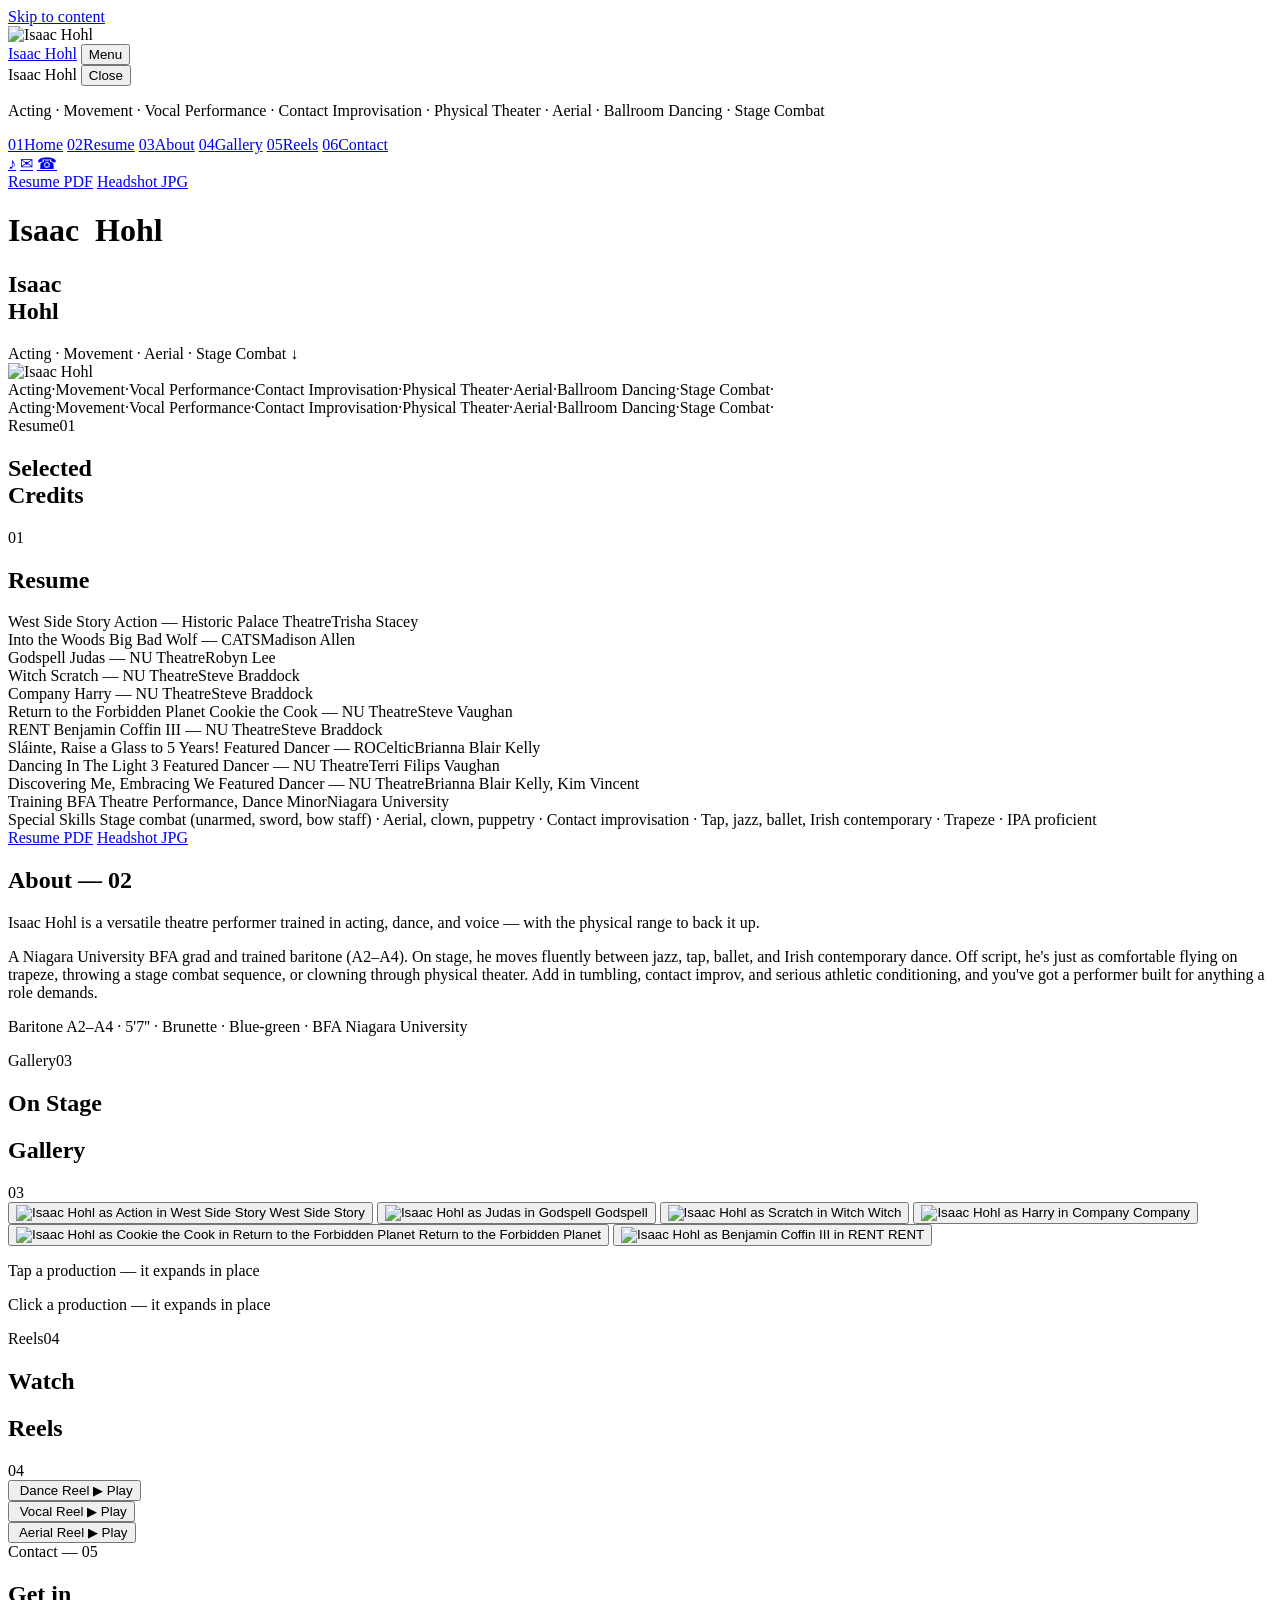
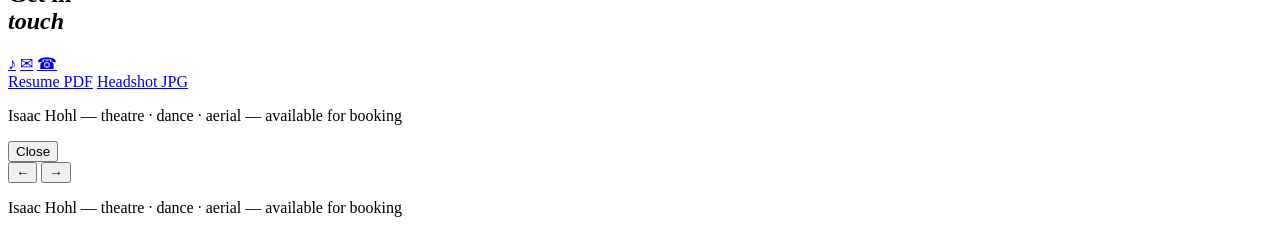
==== index.html @ f2d9ede5 "Upload static html files" ====
<!DOCTYPE html>
<html lang="en">
<head>
<meta charset="utf-8">
<meta name="viewport" content="width=device-width, initial-scale=1">
<title>Isaac Hohl — Actor · Dancer · Aerialist</title>
<meta name="description" content="Isaac Hohl is a versatile theatre performer trained in acting, dance, and voice — with the physical range to back it up.">
<link rel="preconnect" href="https://fonts.googleapis.com">
<link rel="preconnect" href="https://fonts.gstatic.com" crossorigin>
<link href="https://fonts.googleapis.com/css2?family=Anton&family=Archivo:wght@400;500;700&family=Instrument+Serif:ital@0;1&display=swap" rel="stylesheet">
<link rel="stylesheet" href="assets/css/site.css">
</head>
<body>
<a class="skip" href="#main">Skip to content</a>

<div class="plate"><img src="img/w/headshot.jpg" alt="Isaac Hohl"></div>

<header class="hdr hdr--over">
  <a class="hdr__mark" href="index.html">Isaac Hohl</a>
  <button class="btn hdr__btn" id="menu-open" type="button" aria-expanded="false" aria-controls="menu">Menu</button>
</header>

<div class="menu" id="menu" role="dialog" aria-modal="true" aria-label="Site menu" data-open="false" aria-hidden="true">
  <div class="menu__top">
    <span class="menu__mark">Isaac Hohl</span>
    <button class="btn btn--light" type="button" data-menu-close>Close</button>
  </div>
  <div class="menu__body">
    <p class="menu__skills">Acting · Movement · Vocal Performance · Contact Improvisation · Physical Theater · Aerial · Ballroom Dancing · Stage Combat</p>
    <nav class="menu__nav" aria-label="Main">
      <a href="#main" aria-current="page"><span class="menu__num">01</span><span>Home</span></a>
      <a href="#resume"><span class="menu__num">02</span><span>Resume</span></a>
      <a href="#about"><span class="menu__num">03</span><span>About</span></a>
      <a href="#gallery"><span class="menu__num">04</span><span>Gallery</span></a>
      <a href="#reels"><span class="menu__num">05</span><span>Reels</span></a>
      <a href="#contact"><span class="menu__num">06</span><span>Contact</span></a>
    </nav>
  </div>
  <div class="menu__foot">
    <div class="socials">
      <a class="icon icon--light" href="https://www.instagram.com/isaac_hohl?stkn=MWFkaDZ1cGtmZzBwYw==" target="_blank" rel="noopener" aria-label="Instagram"><span class="ig"></span></a>
      <a class="icon icon--light" href="https://www.tiktok.com/@isaachohl?_r=1&amp;_t=ZP-99kt2brEHVP" target="_blank" rel="noopener" aria-label="TikTok"><span>&#9834;</span></a>
      <a class="icon icon--light" href="mailto:hohl.isaac@gmail.com" aria-label="Email Isaac Hohl"><span>&#9993;</span></a>
      <a class="icon icon--light" href="tel:+16785482481" aria-label="Call Isaac Hohl"><span>&#9742;</span></a>
    </div>
    <div class="filelinks">
      <a class="btn btn--light btn--plain" href="img/resume.pdf" target="_blank" rel="noopener">Resume PDF</a>
      <a class="btn btn--light btn--plain" href="img/headshot-full.jpg" download="Isaac Hohl headshot.jpg">Headshot JPG</a>
    </div>
  </div>
</div>

<main id="main">

  <div class="bigname"><h1 data-bigname>Isaac&nbsp;&nbsp;Hohl</h1></div>

  <section class="hero" aria-label="Introduction">
    <div class="hero__head">
      <h1 class="hero__name">Isaac<br>Hohl</h1>
      <div class="hero__rule">
        <span>Acting · Movement · Aerial · Stage Combat</span>
        <span aria-hidden="true">&darr;</span>
      </div>
    </div>
    <div class="hero__shot"><img src="img/w/headshot.jpg" alt="Isaac Hohl"></div>
  </section>

  <div class="ticker">
    <div class="ticker__track">
      <div class="ticker__row"><span>Acting</span><span>·</span><span>Movement</span><span>·</span><span>Vocal Performance</span><span>·</span><span>Contact Improvisation</span><span>·</span><span>Physical Theater</span><span>·</span><span>Aerial</span><span>·</span><span>Ballroom Dancing</span><span>·</span><span>Stage Combat</span><span>·</span></div>
      <div class="ticker__row" aria-hidden="true"><span>Acting</span><span>·</span><span>Movement</span><span>·</span><span>Vocal Performance</span><span>·</span><span>Contact Improvisation</span><span>·</span><span>Physical Theater</span><span>·</span><span>Aerial</span><span>·</span><span>Ballroom Dancing</span><span>·</span><span>Stage Combat</span><span>·</span></div>
    </div>
  </div>

  <section class="sec sec--paper sec--capped" id="resume" data-reveal aria-labelledby="resume-h">

    <div class="m-only">
      <div class="sec__label"><span>Resume</span><span>01</span></div>
      <h2 class="sec__title" id="resume-h">Selected<br>Credits</h2>
    </div>

    <div class="resume">
      <div class="resume__aside d-only">
        <span>01</span>
        <h2 id="resume-h-d">Resume</h2>
      </div>

      <div>
        <div class="credits">
          <div class="credit">
            <span class="credit__show">West Side Story</span>
            <span class="credit__lines"><span class="credit__meta" data-sep="·">Action — Historic Palace Theatre</span><span class="credit__dir">Trisha Stacey</span></span>
          </div>
          <div class="credit">
            <span class="credit__show">Into the Woods</span>
            <span class="credit__lines"><span class="credit__meta" data-sep="·">Big Bad Wolf — CATS</span><span class="credit__dir">Madison Allen</span></span>
          </div>
          <div class="credit">
            <span class="credit__show">Godspell</span>
            <span class="credit__lines"><span class="credit__meta" data-sep="·">Judas — NU Theatre</span><span class="credit__dir">Robyn Lee</span></span>
          </div>
          <div class="credit">
            <span class="credit__show">Witch</span>
            <span class="credit__lines"><span class="credit__meta" data-sep="·">Scratch — NU Theatre</span><span class="credit__dir">Steve Braddock</span></span>
          </div>
          <div class="credit">
            <span class="credit__show">Company</span>
            <span class="credit__lines"><span class="credit__meta" data-sep="·">Harry — NU Theatre</span><span class="credit__dir">Steve Braddock</span></span>
          </div>
          <div class="credit">
            <span class="credit__show">Return to the Forbidden Planet</span>
            <span class="credit__lines"><span class="credit__meta" data-sep="·">Cookie the Cook — NU Theatre</span><span class="credit__dir">Steve Vaughan</span></span>
          </div>
          <div class="credit">
            <span class="credit__show">RENT</span>
            <span class="credit__lines"><span class="credit__meta" data-sep="·">Benjamin Coffin III — NU Theatre</span><span class="credit__dir">Steve Braddock</span></span>
          </div>
          <div class="credit">
            <span class="credit__show">Sláinte, Raise a Glass to 5 Years!</span>
            <span class="credit__lines"><span class="credit__meta" data-sep="·">Featured Dancer — ROCeltic</span><span class="credit__dir">Brianna Blair Kelly</span></span>
          </div>
          <div class="credit">
            <span class="credit__show">Dancing In The Light 3</span>
            <span class="credit__lines"><span class="credit__meta" data-sep="·">Featured Dancer — NU Theatre</span><span class="credit__dir">Terri Filips Vaughan</span></span>
          </div>
          <div class="credit">
            <span class="credit__show">Discovering Me, Embracing We</span>
            <span class="credit__lines"><span class="credit__meta" data-sep="·">Featured Dancer — NU Theatre</span><span class="credit__dir">Brianna Blair Kelly, Kim Vincent</span></span>
          </div>
          <div class="credit">
            <span class="credit__show">Training</span>
            <span class="credit__lines"><span class="credit__meta" data-sep="—">BFA Theatre Performance, Dance Minor</span><span class="credit__dir">Niagara University</span></span>
          </div>
          <div class="credit credit--solo">
            <span class="credit__show">Special Skills</span>
            <span class="credit__lines"><span class="credit__meta">Stage combat (unarmed, sword, bow staff) · Aerial, clown, puppetry · Contact improvisation · Tap, jazz, ballet, Irish contemporary · Trapeze · IPA proficient</span></span>
          </div>
        </div>

        <div class="resume__actions">
          <a class="btn btn--plain" href="img/resume.pdf" target="_blank" rel="noopener">Resume PDF</a>
          <a class="btn btn--plain" href="img/headshot-full.jpg" download="Isaac Hohl headshot.jpg">Headshot JPG</a>
        </div>
      </div>
    </div>

  </section>

  <section class="sec sec--ink about" id="about" data-reveal aria-labelledby="about-h">
    <h2 class="about__eyebrow" id="about-h">About — 02</h2>
    <p class="about__lead">Isaac Hohl is a versatile theatre performer trained in acting, dance, and voice — with the physical range to back it up.</p>
    <p class="about__body">A Niagara University BFA grad and trained baritone (A2–A4). On stage, he moves fluently between jazz, tap, ballet, and Irish contemporary dance. Off script, he&#39;s just as comfortable flying on trapeze, throwing a stage combat sequence, or clowning through physical theater. Add in tumbling, contact improv, and serious athletic conditioning, and you&#39;ve got a performer built for anything a role demands.</p>
    <p class="about__stats">Baritone A2–A4 · 5&#39;7&#39;&#39; · Brunette · Blue-green · BFA Niagara University</p>
  </section>

  <section class="sec sec--paper" id="gallery" data-reveal aria-labelledby="gallery-h">

    <div class="m-only">
      <div class="sec__label"><span>Gallery</span><span>03</span></div>
      <h2 class="sec__title" id="gallery-h">On Stage</h2>
    </div>
    <div class="sec__head d-only">
      <h2 id="gallery-h-d">Gallery</h2>
      <span>03</span>
    </div>

    <div class="grid" id="gallery-grid">
      <button class="tile" type="button" data-show="0">
        <span class="tile__frame"><img loading="lazy" src="img/w/west-side-story.jpg" alt="Isaac Hohl as Action in West Side Story"></span>
        <span class="tile__name">West Side Story</span>
      </button>
      <button class="tile" type="button" data-show="1">
        <span class="tile__frame"><img loading="lazy" src="img/w/godspell.jpg" alt="Isaac Hohl as Judas in Godspell"></span>
        <span class="tile__name">Godspell</span>
      </button>
      <button class="tile" type="button" data-show="2">
        <span class="tile__frame"><img loading="lazy" src="img/w/witch.jpg" alt="Isaac Hohl as Scratch in Witch"></span>
        <span class="tile__name">Witch</span>
      </button>
      <button class="tile" type="button" data-show="3">
        <span class="tile__frame"><img loading="lazy" src="img/w/company.jpg" alt="Isaac Hohl as Harry in Company"></span>
        <span class="tile__name">Company</span>
      </button>
      <button class="tile" type="button" data-show="4">
        <span class="tile__frame"><img loading="lazy" src="img/w/forbidden-planet.jpg" alt="Isaac Hohl as Cookie the Cook in Return to the Forbidden Planet"></span>
        <span class="tile__name">Return to the Forbidden Planet</span>
      </button>
      <button class="tile" type="button" data-show="5">
        <span class="tile__frame"><img loading="lazy" src="img/w/rent.jpg" alt="Isaac Hohl as Benjamin Coffin III in RENT"></span>
        <span class="tile__name">RENT</span>
      </button>
    </div>

    <p class="hint m-only">Tap a production — it expands in place</p>
    <p class="hint d-only">Click a production — it expands in place</p>

  </section>

  <section class="sec sec--paper sec--ruled" id="reels" data-reveal aria-labelledby="reels-h">

    <div class="m-only">
      <div class="sec__label"><span>Reels</span><span>04</span></div>
      <h2 class="sec__title" id="reels-h">Watch</h2>
    </div>
    <div class="sec__head d-only">
      <h2 id="reels-h-d">Reels</h2>
      <span>04</span>
    </div>

    <div class="reels">
      <div class="reel">
        <button class="reel__btn" type="button" data-video="MHqpQUlG0o0" data-video-title="Dance Reel" aria-label="Play Dance Reel">
          <img loading="lazy" src="https://img.youtube.com/vi/MHqpQUlG0o0/hqdefault.jpg" alt="">
          <span class="reel__bar">
            <span class="reel__name">Dance Reel</span>
            <span class="reel__play"><span aria-hidden="true">&#9654;</span> Play</span>
          </span>
        </button>
      </div>
      <div class="reel">
        <button class="reel__btn" type="button" data-video="2JTszdZCawU" data-video-title="Vocal Reel" aria-label="Play Vocal Reel">
          <img loading="lazy" src="https://img.youtube.com/vi/2JTszdZCawU/hqdefault.jpg" alt="">
          <span class="reel__bar">
            <span class="reel__name">Vocal Reel</span>
            <span class="reel__play"><span aria-hidden="true">&#9654;</span> Play</span>
          </span>
        </button>
      </div>
      <div class="reel">
        <button class="reel__btn" type="button" data-video="0Th-15T3BRc" data-video-title="Aerial Reel" aria-label="Play Aerial Reel">
          <img loading="lazy" src="https://img.youtube.com/vi/0Th-15T3BRc/hqdefault.jpg" alt="">
          <span class="reel__bar">
            <span class="reel__name">Aerial Reel</span>
            <span class="reel__play"><span aria-hidden="true">&#9654;</span> Play</span>
          </span>
        </button>
      </div>
    </div>

  </section>

  <section class="sec--ink contact" id="contact" data-reveal aria-labelledby="contact-h">
    <div>
      <span class="contact__eyebrow m-only">Contact — 05</span>
      <h2 class="contact__title" id="contact-h">Get in <br class="br-m"><em>touch</em></h2>
    </div>
    <div class="contact__side">
      <div class="contact__band">
        <div class="socials">
          <a class="icon icon--light" href="https://www.instagram.com/isaac_hohl?stkn=MWFkaDZ1cGtmZzBwYw==" target="_blank" rel="noopener" aria-label="Instagram"><span class="ig"></span></a>
          <a class="icon icon--light" href="https://www.tiktok.com/@isaachohl?_r=1&amp;_t=ZP-99kt2brEHVP" target="_blank" rel="noopener" aria-label="TikTok"><span>&#9834;</span></a>
          <a class="icon icon--light" href="mailto:hohl.isaac@gmail.com" aria-label="Email Isaac Hohl"><span>&#9993;</span></a>
          <a class="icon icon--light" href="tel:+16785482481" aria-label="Call Isaac Hohl"><span>&#9742;</span></a>
        </div>
      </div>
      <div class="filelinks contact__files">
        <a class="btn btn--light btn--plain" href="img/resume.pdf" target="_blank" rel="noopener">Resume PDF</a>
        <a class="btn btn--light btn--plain" href="img/headshot-full.jpg" download="Isaac Hohl headshot.jpg">Headshot JPG</a>
      </div>
    </div>
    <p class="contact__note m-only">Isaac Hohl — theatre · dance · aerial — available for booking</p>
  </section>

</main>

<div class="sheet" id="sheet" role="dialog" aria-modal="true" aria-labelledby="sheet-title" data-open="false" aria-hidden="true">
  <div class="sheet__top">
    <span class="sheet__title" id="sheet-title" data-sheet-title></span>
    <button class="btn btn--light" type="button" data-sheet-close>Close</button>
  </div>
  <div class="sheet__stage" data-stage>
    <div class="sheet__track" data-track></div>
  </div>
  <div class="sheet__foot">
    <div>
      <span class="sheet__role" data-sheet-role></span>
      <span class="sheet__meta" data-sheet-meta></span>
    </div>
    <div class="sheet__nav">
      <span class="sheet__count" data-sheet-count role="status" aria-live="polite"></span>
      <button class="btn btn--light btn--plain" type="button" data-prev aria-label="Previous photo">&larr;</button>
      <button class="btn btn--light btn--plain" type="button" data-next aria-label="Next photo">&rarr;</button>
    </div>
  </div>
</div>

<footer class="foot">
  <p>Isaac Hohl — theatre · dance · aerial — available for booking</p>
</footer>

<script src="assets/js/site.js"></script>
</body>
</html>
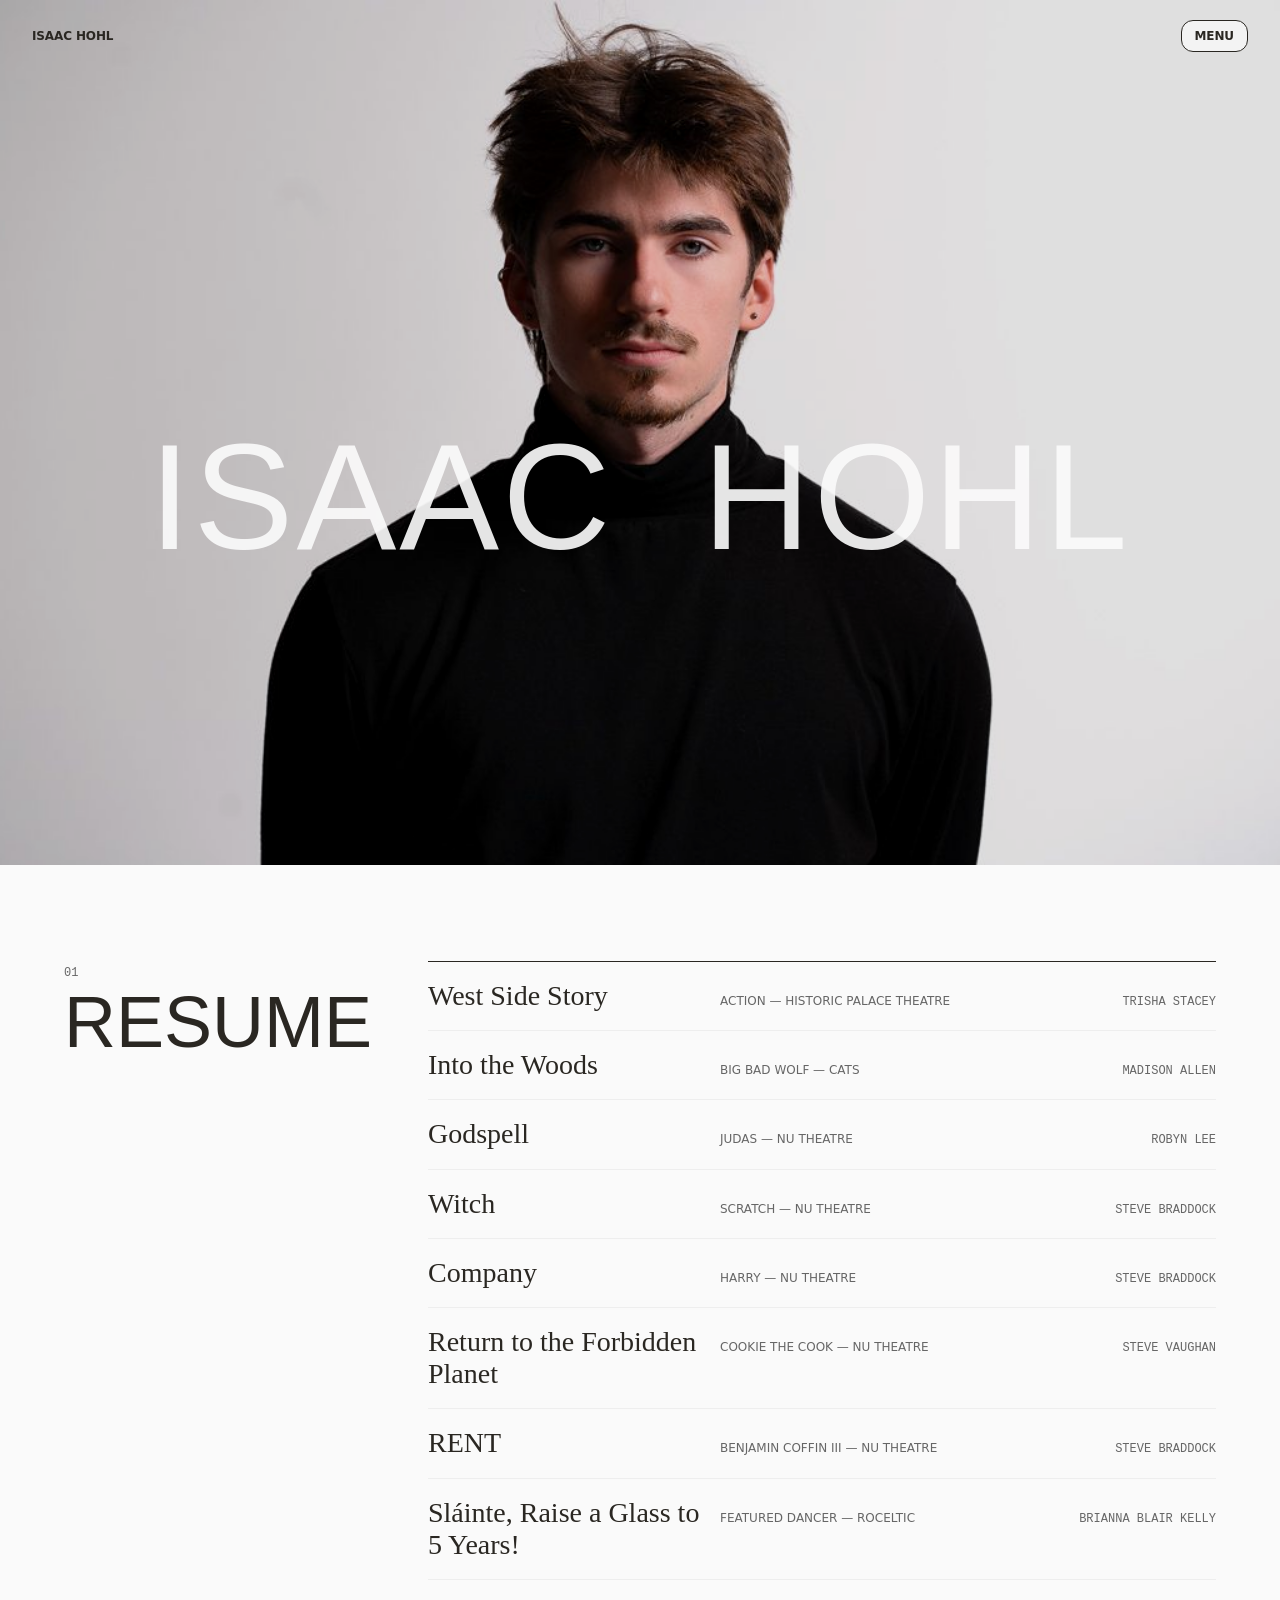
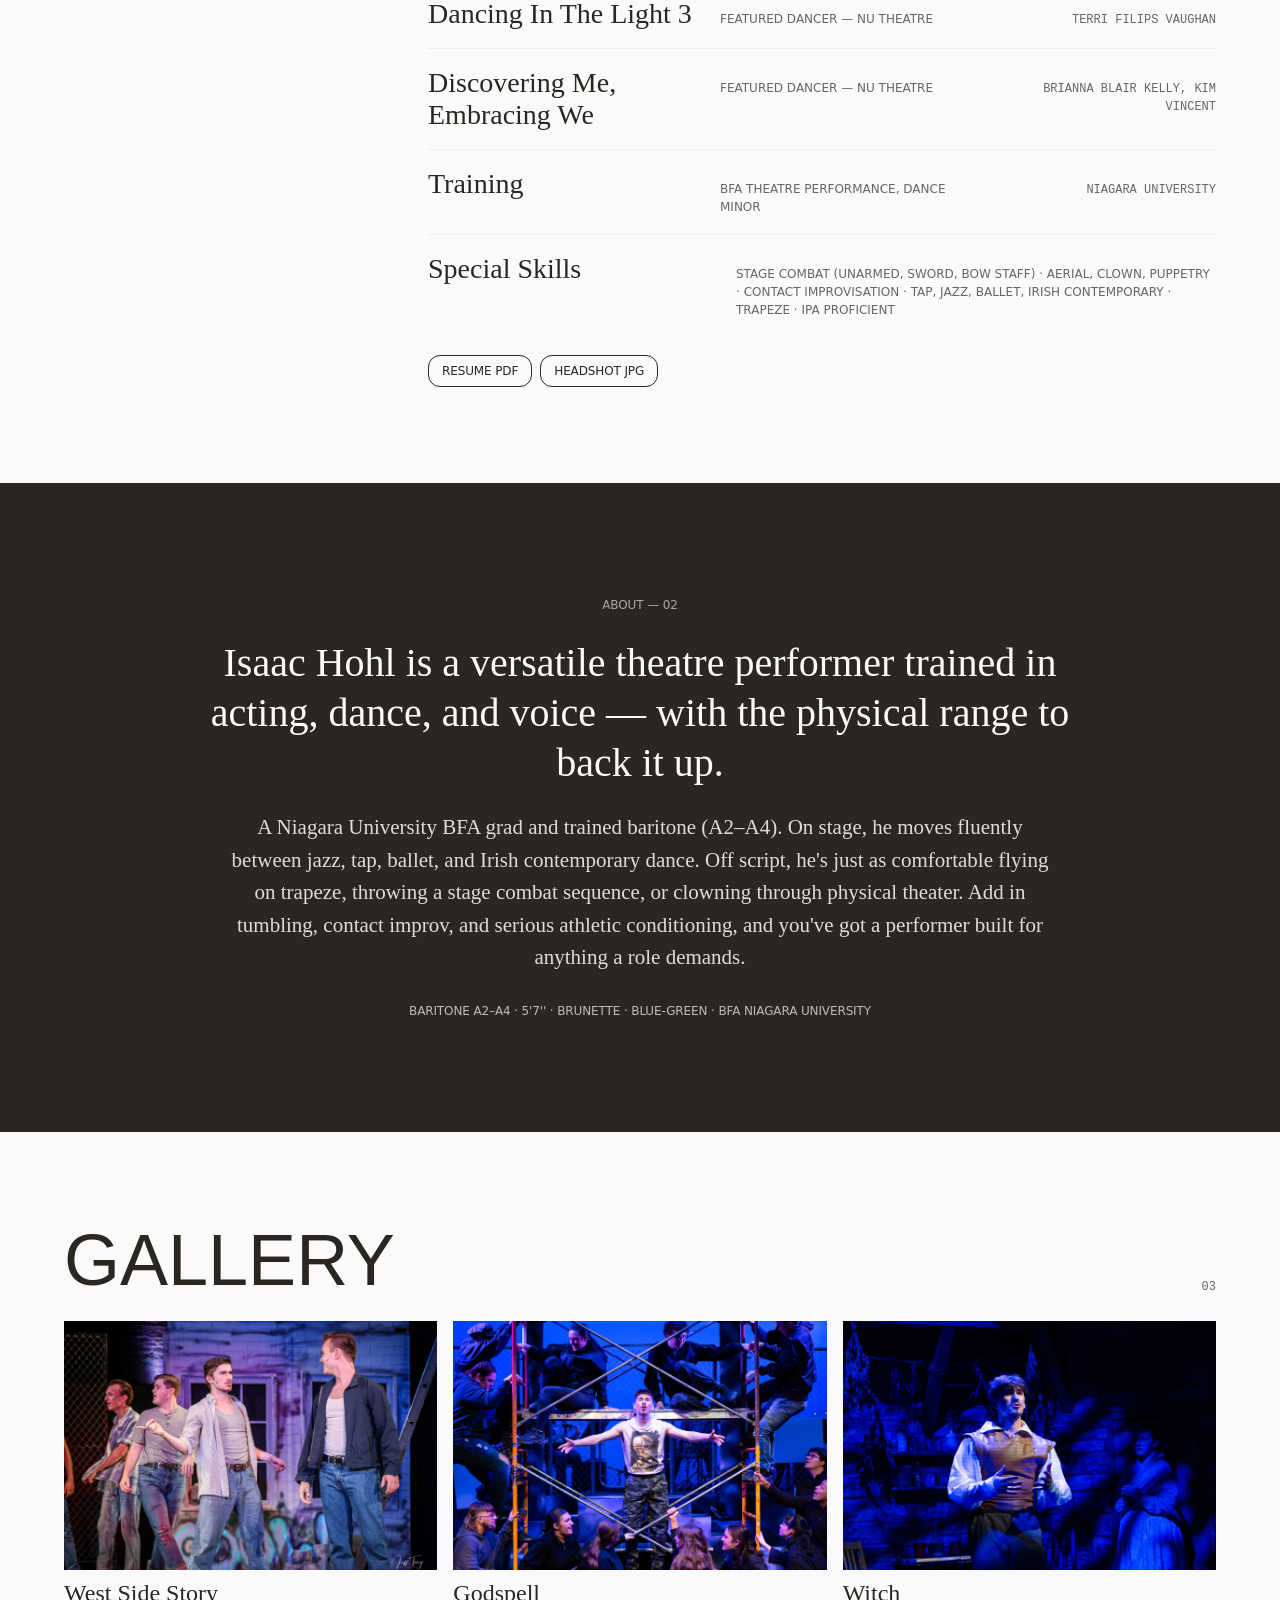
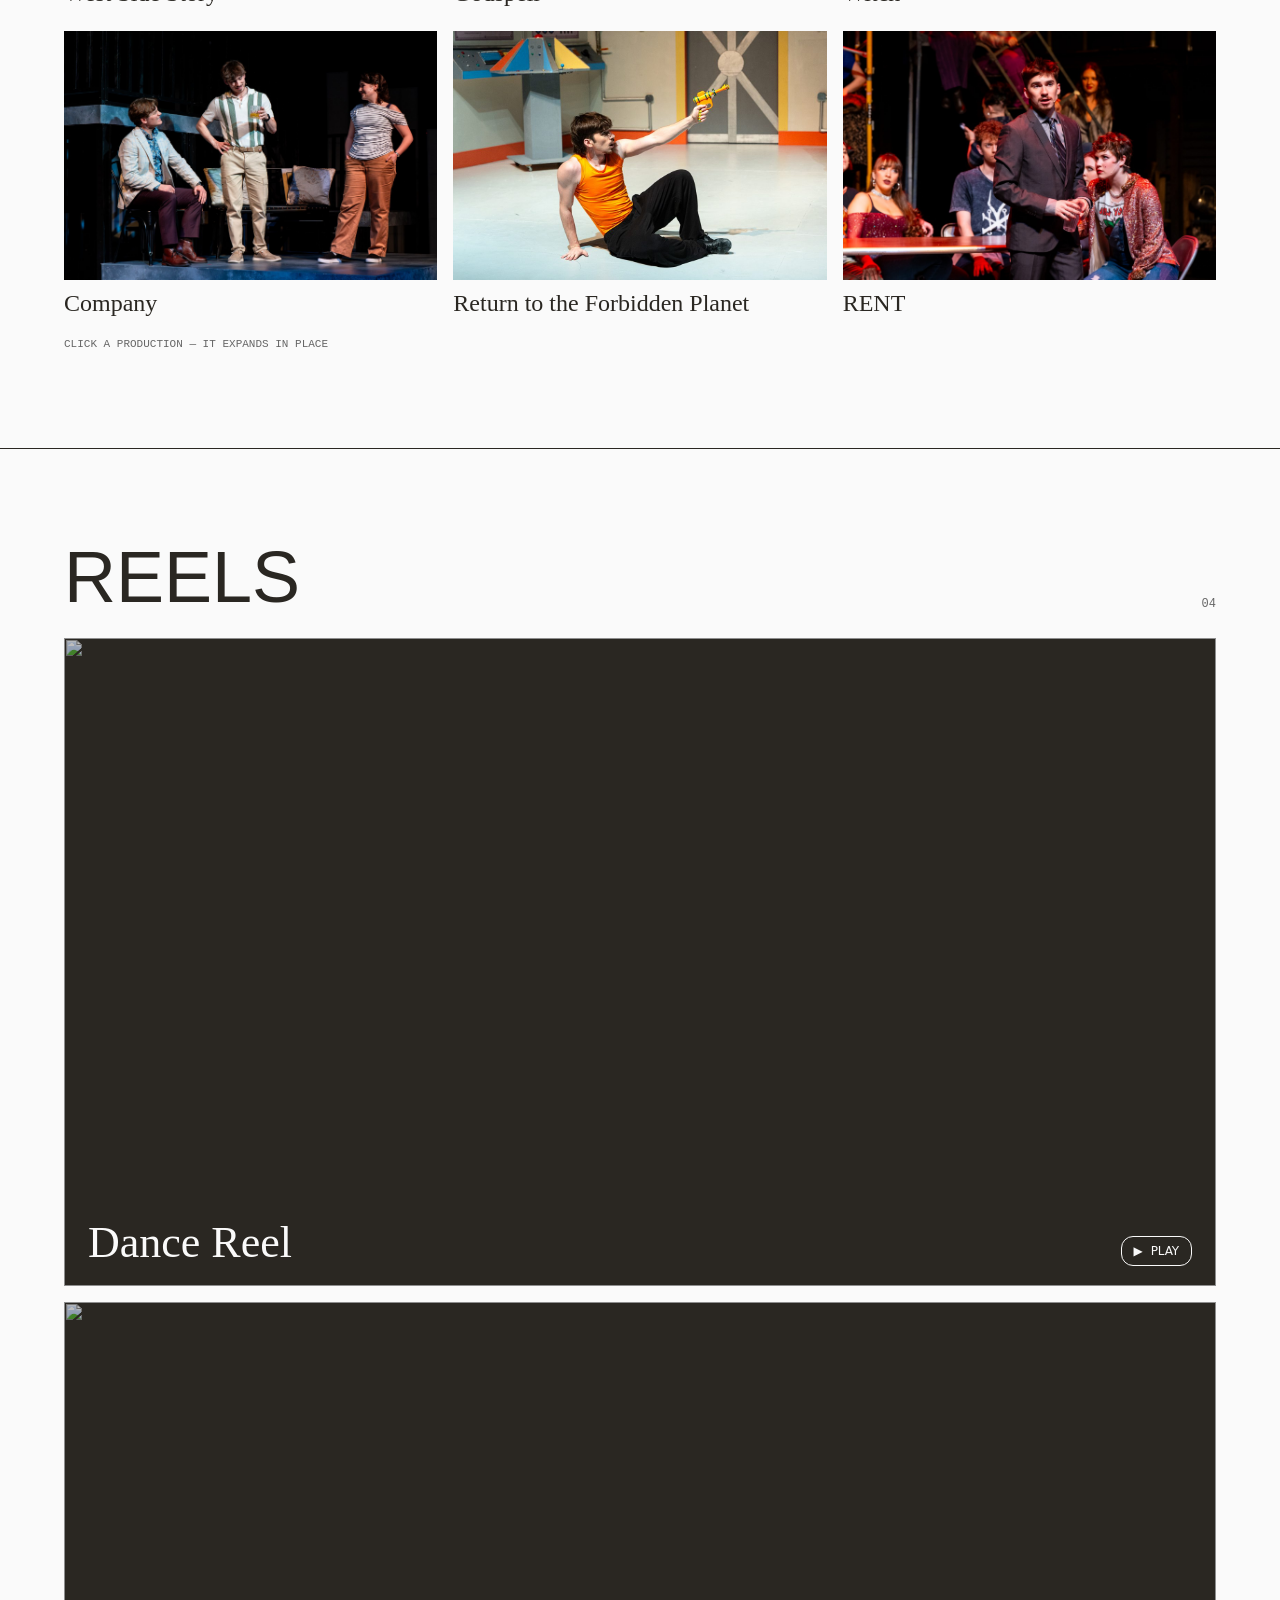
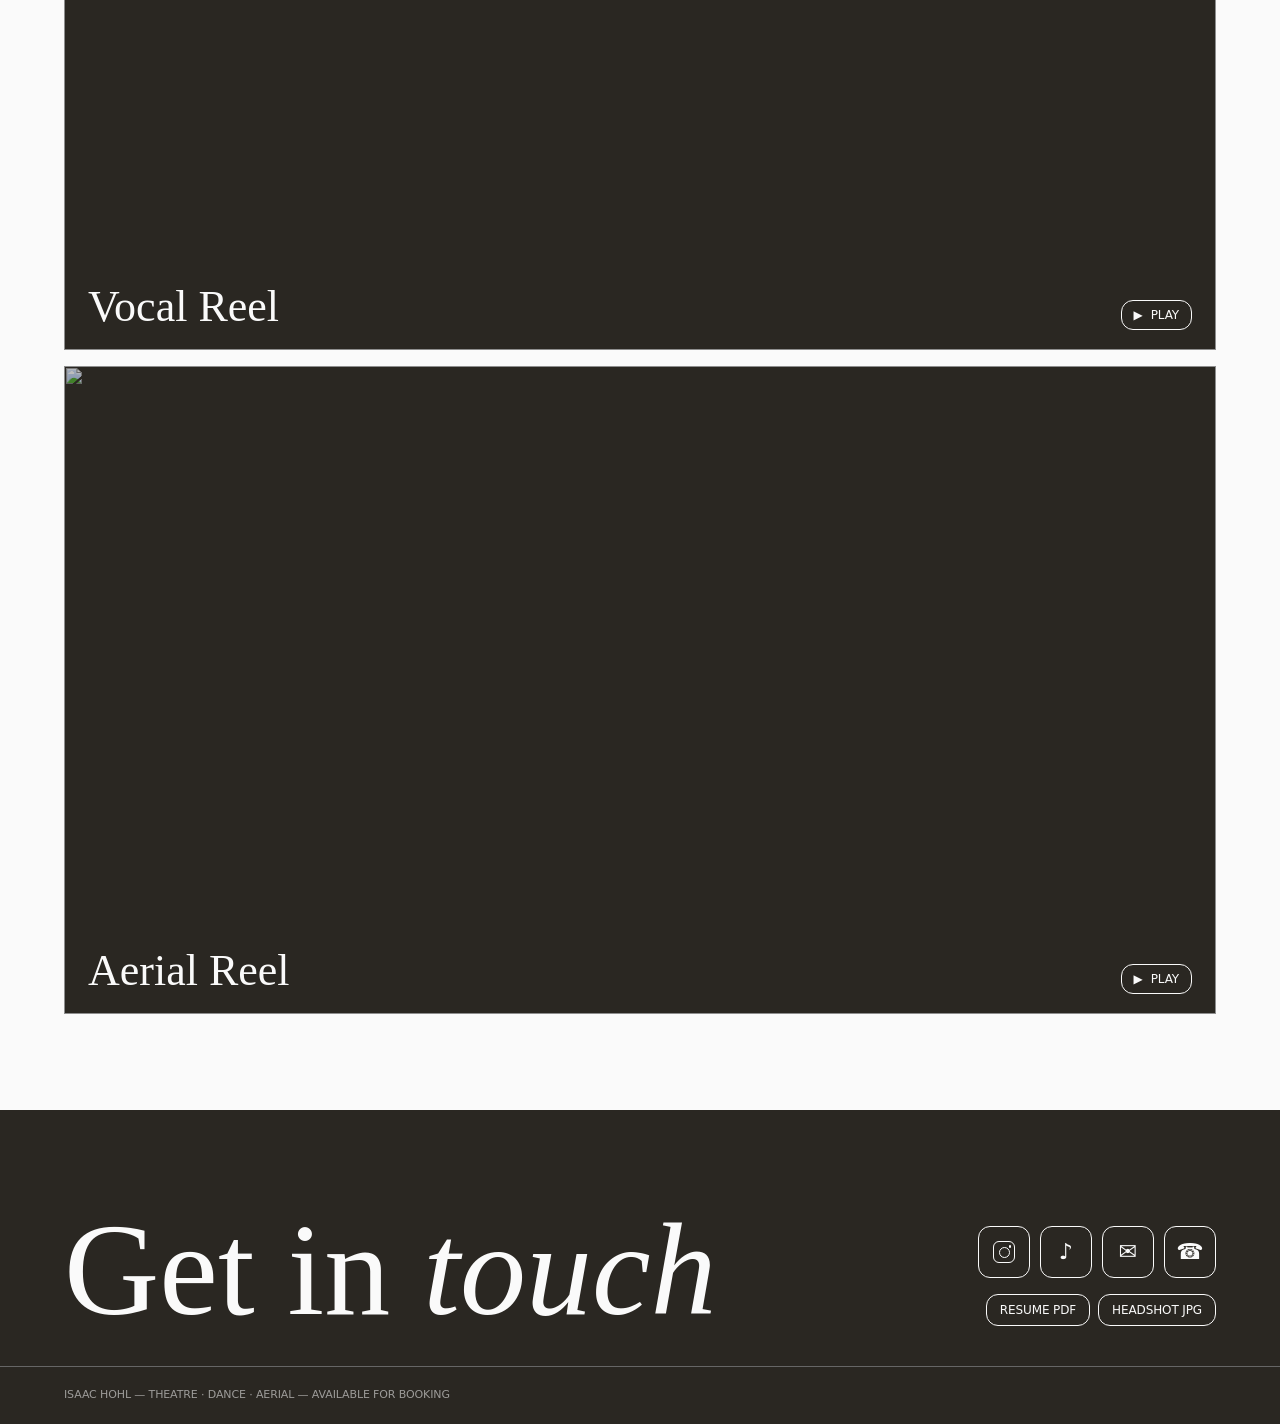
==== commit da1cb2d9: "Update reel links, fix duplicate mobile footer, sharpen desktop headshot - Point Dance and Vocal ree" ====
--- a/index.html
+++ b/index.html
@@ -13,7 +13,7 @@
 <body>
 <a class="skip" href="#main">Skip to content</a>
 
-<div class="plate"><img src="img/w/headshot.jpg" alt="Isaac Hohl"></div>
+<div class="plate"><picture><source media="(min-width:1024px)" srcset="img/headshot-full.jpg"><img src="img/w/headshot.jpg" alt="Isaac Hohl"></picture></div>
 
 <header class="hdr hdr--over">
   <a class="hdr__mark" href="index.html">Isaac Hohl</a>
@@ -209,8 +209,8 @@
 
     <div class="reels">
       <div class="reel">
-        <button class="reel__btn" type="button" data-video="MHqpQUlG0o0" data-video-title="Dance Reel" aria-label="Play Dance Reel">
-          <img loading="lazy" src="https://img.youtube.com/vi/MHqpQUlG0o0/hqdefault.jpg" alt="">
+        <button class="reel__btn" type="button" data-video="Fg0FT-NM7uo" data-video-title="Dance Reel" aria-label="Play Dance Reel">
+          <img loading="lazy" src="https://img.youtube.com/vi/Fg0FT-NM7uo/hqdefault.jpg" alt="">
           <span class="reel__bar">
             <span class="reel__name">Dance Reel</span>
             <span class="reel__play"><span aria-hidden="true">&#9654;</span> Play</span>
@@ -218,8 +218,8 @@
         </button>
       </div>
       <div class="reel">
-        <button class="reel__btn" type="button" data-video="2JTszdZCawU" data-video-title="Vocal Reel" aria-label="Play Vocal Reel">
-          <img loading="lazy" src="https://img.youtube.com/vi/2JTszdZCawU/hqdefault.jpg" alt="">
+        <button class="reel__btn" type="button" data-video="keBz5Fm2jUY" data-video-title="Vocal Reel" aria-label="Play Vocal Reel">
+          <img loading="lazy" src="https://img.youtube.com/vi/keBz5Fm2jUY/hqdefault.jpg" alt="">
           <span class="reel__bar">
             <span class="reel__name">Vocal Reel</span>
             <span class="reel__play"><span aria-hidden="true">&#9654;</span> Play</span>
@@ -258,7 +258,6 @@
         <a class="btn btn--light btn--plain" href="img/headshot-full.jpg" download="Isaac Hohl headshot.jpg">Headshot JPG</a>
       </div>
     </div>
-    <p class="contact__note m-only">Isaac Hohl — theatre · dance · aerial — available for booking</p>
   </section>
 
 </main>
--- a/assets/css/site.css
+++ b/assets/css/site.css
@@ -0,0 +1,403 @@
+/* Isaac Hohl — responsive rebuild merging wireframe 1a (390px) and 1g (1280px).
+   Mobile-first: base rules are 1a, the 1024px block is 1g. */
+
+:root{
+  --paper:#fafafa;
+  --ink:#2a2722;
+  --muted:#666666;
+  --hair:#eeeeee;
+  --edge:#4a4640;
+  --dim:#9f9f9f;
+  --sans:Archivo,system-ui,sans-serif;
+  --serif:'Instrument Serif',Georgia,serif;
+  --display:Anton,Impact,sans-serif;
+  --mono:ui-monospace,Menlo,Consolas,monospace;
+  --gut:20px;
+  --ease:cubic-bezier(.2,.7,.2,1);
+}
+
+*,*::before,*::after{box-sizing:border-box}
+
+html{-webkit-text-size-adjust:100%}
+
+body{
+  margin:0;
+  background:var(--paper);
+  color:var(--ink);
+  font-family:var(--sans);
+  overflow-x:hidden;
+  display:flex;
+  flex-direction:column;
+  min-height:100vh;
+}
+/* keeps the footer at the bottom on short pages (About, Contact) */
+main{flex:1 0 auto}
+.foot{flex:none}
+
+body.is-locked{overflow:hidden}
+
+img{max-width:100%}
+
+:focus-visible{outline:2px solid currentColor;outline-offset:3px;border-radius:4px}
+
+.skip{
+  position:absolute;left:-9999px;top:0;z-index:200;
+  background:var(--ink);color:var(--paper);
+  font:700 12px/1 var(--sans);text-transform:uppercase;letter-spacing:-0.12px;
+  padding:12px 16px;border-radius:0 0 12px 0;text-decoration:none;
+}
+.skip:focus{left:0}
+
+.vh{
+  position:absolute;width:1px;height:1px;margin:-1px;padding:0;
+  overflow:hidden;clip:rect(0 0 0 0);white-space:nowrap;border:0;
+}
+
+/* Only one of these renders per breakpoint — the wireframes use different
+   headings for the same section on phone vs desktop. */
+.m-only{display:block}
+.d-only{display:none}
+.br-m{display:inline}
+
+/* ---------- shared control shapes ---------- */
+
+.btn{
+  display:inline-flex;align-items:center;justify-content:center;gap:8px;
+  font:700 12px/1 var(--sans);letter-spacing:-0.12px;text-transform:uppercase;
+  color:var(--ink);background:none;border:1px solid var(--ink);border-radius:12px;
+  padding:9px 13px;cursor:pointer;text-decoration:none;
+}
+.btn--light{color:var(--paper);border-color:var(--paper)}
+.btn--plain{font-weight:400}
+
+.icon{
+  display:flex;align-items:center;justify-content:center;
+  width:46px;height:46px;border:1px solid var(--ink);border-radius:12px;
+  text-decoration:none;color:var(--ink);flex:none;
+}
+.icon--light{color:var(--paper);border-color:var(--paper)}
+.icon span{font:400 20px/1 var(--sans)}
+
+.ig{display:block;position:relative;width:20px;height:20px;border:1.5px solid currentColor;border-radius:6px}
+.ig::before{content:"";position:absolute;top:4px;left:4px;width:10px;height:10px;border:1.5px solid currentColor;border-radius:50%;box-sizing:border-box}
+.ig::after{content:"";position:absolute;top:2.5px;right:2.5px;width:2.5px;height:2.5px;background:currentColor;border-radius:50%}
+
+.socials{display:flex;gap:10px;flex-wrap:wrap}
+.filelinks{display:flex;gap:8px;flex-wrap:wrap}
+
+/* ---------- header ---------- */
+
+.hdr{
+  position:sticky;top:0;z-index:40;
+  display:flex;justify-content:space-between;align-items:center;
+  padding:14px var(--gut);
+  background:rgba(250,250,250,.88);
+  backdrop-filter:blur(10px);
+  border-bottom:1px solid var(--ink);
+}
+.hdr__mark{font:700 12px/1 var(--sans);letter-spacing:-0.12px;text-transform:uppercase;color:var(--ink);text-decoration:none}
+
+/* Home on desktop floats the header over the headshot plate. */
+.hdr--over{background:none;backdrop-filter:none;border-bottom:1px solid var(--ink)}
+
+/* ---------- menu overlay (1a full-screen ink / 1g index) ---------- */
+
+.menu{
+  position:fixed;inset:0;z-index:90;
+  background:var(--ink);color:var(--paper);
+  display:flex;flex-direction:column;justify-content:space-between;
+  padding:20px;
+  opacity:0;pointer-events:none;transform:translateY(-12px);
+  transition:opacity .45s var(--ease),transform .45s var(--ease);
+  overflow-y:auto;
+}
+.menu[data-open="true"]{opacity:1;pointer-events:auto;transform:none}
+.menu__top{display:flex;justify-content:space-between;align-items:center}
+.menu__mark{font:700 12px/1 var(--sans);letter-spacing:-0.12px;text-transform:uppercase}
+.menu__skills{display:none}
+.menu__nav{display:flex;flex-direction:column;gap:2px;padding:24px 0}
+.menu__nav a{
+  font:400 clamp(38px,12.3vw,56px)/1.02 var(--serif);
+  color:var(--paper);text-decoration:none;
+}
+.menu__nav a[aria-current="page"]{font-style:italic}
+.menu__num{display:none}
+.menu__foot{display:flex;flex-direction:column;gap:12px;border-top:1px solid var(--muted);padding-top:14px}
+
+/* ---------- hero ---------- */
+
+.hero{min-height:640px;background:var(--paper);display:flex;flex-direction:column}
+.hero__head{padding:20px var(--gut) 0}
+.hero__name{
+  margin:0;
+  font:400 clamp(64px,18.5vw,104px)/0.95 var(--display);
+  text-transform:uppercase;letter-spacing:-0.01em;color:var(--ink);
+}
+.hero__rule{
+  display:flex;justify-content:space-between;align-items:baseline;gap:16px;
+  border-top:1px solid var(--ink);margin-top:12px;padding-top:8px;
+}
+.hero__rule span:first-child{font:400 12px/1.5 var(--sans);letter-spacing:-0.12px;text-transform:uppercase}
+.hero__rule span:last-child{font:400 12px/1.5 var(--mono);color:var(--muted)}
+.hero__shot{flex:1;position:relative;overflow:hidden;margin-top:12px;min-height:280px}
+.hero__shot img{position:absolute;inset:0;width:100%;height:100%;object-fit:cover;object-position:50% 16%}
+
+/* desktop parallax plate — hidden until 1024 */
+.plate{display:none}
+.bigname{display:none}
+
+/* ---------- ticker ---------- */
+
+.ticker{
+  background:var(--ink);
+  border-top:1px solid var(--muted);border-bottom:1px solid var(--muted);
+  overflow:hidden;padding:10px 0;
+}
+.ticker__track{display:flex;width:max-content;animation:tick 38s linear infinite}
+.ticker__row{
+  display:flex;gap:28px;flex:none;padding-right:28px;
+  font:400 clamp(20px,6.2vw,32px)/1 var(--serif);color:var(--paper);white-space:nowrap;
+}
+@keyframes tick{from{transform:translateX(0)}to{transform:translateX(-50%)}}
+
+/* ---------- section scaffold ---------- */
+
+.sec{padding:56px var(--gut) 40px}
+.sec--paper{background:var(--paper)}
+.sec--ink{background:var(--ink);color:var(--paper)}
+.sec--ruled{border-top:1px solid var(--ink);border-bottom:1px solid var(--ink)}
+.sec--capped{border-bottom:1px solid var(--ink)}
+
+.sec__label{display:flex;justify-content:space-between;align-items:baseline;margin-bottom:18px}
+.sec__label span:first-child{font:700 12px/1 var(--sans);text-transform:uppercase;color:var(--ink)}
+.sec__label span:last-child{font:400 12px/1 var(--mono);color:var(--muted)}
+.sec__title{
+  margin:0 0 20px;
+  font:400 clamp(48px,16.4vw,72px)/0.85 var(--display);
+  text-transform:uppercase;color:var(--ink);
+}
+
+/* Scoped to .js-reveal, which the script adds only once it can actually observe
+   these sections — so content is never left invisible if JS or the observer
+   fails. The script also drops the class if the observer never reports back. */
+.js-reveal [data-reveal]{opacity:0;transform:translateY(28px);transition:opacity .75s var(--ease),transform .75s var(--ease)}
+.js-reveal [data-reveal].in{opacity:1;transform:none}
+
+/* anchored sections on the home flow must clear the sticky header */
+main > section[id]{scroll-margin-top:76px}
+html{scroll-behavior:smooth}
+@media (prefers-reduced-motion:reduce){html{scroll-behavior:auto}}
+
+/* ---------- resume ---------- */
+
+.credits{
+  max-height:320px;overflow-y:auto;scrollbar-width:none;
+  border-top:1px solid var(--ink);border-bottom:1px solid var(--ink);
+}
+.credits::-webkit-scrollbar{display:none}
+.credit{display:grid;grid-template-columns:1fr;gap:2px;padding:12px 0;border-bottom:1px solid var(--hair)}
+.credit:last-child{border-bottom:0}
+.credit__show{font:400 20px/1.2 var(--serif);color:var(--ink)}
+/* Phone merges role/venue and director onto one line, per 1a; the separator
+   comes from data-sep so "Training" can use an em dash. */
+.credit__lines{font:400 12px/1.5 var(--sans);text-transform:uppercase;color:var(--muted)}
+.credit__meta::after{content:" " attr(data-sep) " "}
+.credit--solo .credit__meta::after{content:""}
+
+.resume__actions{display:flex;gap:8px;margin-top:14px;flex-wrap:wrap}
+
+/* ---------- about ---------- */
+
+.about{padding:64px 24px}
+.about__eyebrow{margin:0 0 20px;font:400 12px/1.5 var(--sans);letter-spacing:-0.12px;text-transform:uppercase;opacity:.6;text-align:center}
+.about__lead{margin:0;font:400 clamp(25px,6.9vw,40px)/1.24 var(--serif);text-align:center;text-wrap:pretty}
+.about__body{margin:18px auto 0;max-width:34em;font:400 clamp(16px,4.4vw,21px)/1.55 var(--serif);opacity:.86;text-align:center;text-wrap:pretty}
+.about__stats{margin:24px 0 0;font:400 12px/1.5 var(--sans);letter-spacing:-0.12px;text-transform:uppercase;opacity:.7;text-align:center}
+
+/* ---------- gallery ---------- */
+
+.grid{display:grid;grid-template-columns:1fr 1fr;gap:16px 12px}
+.tile{display:block;text-align:left;padding:0;background:none;border:0;cursor:pointer;color:inherit;font:inherit}
+.tile__frame{display:block;aspect-ratio:3/4;overflow:hidden;background:var(--hair)}
+.tile__frame img{width:100%;height:100%;object-fit:cover;display:block}
+.tile__name{display:block;margin-top:8px;font:400 clamp(16px,4.6vw,24px)/1.15 var(--serif);color:var(--ink)}
+.hint{margin:16px 0 0;font:400 11px/1.5 var(--mono);text-transform:uppercase;color:var(--muted)}
+
+/* ---------- production sheet ---------- */
+
+.sheet{
+  position:fixed;inset:0;z-index:95;
+  background:var(--ink);color:var(--paper);
+  display:flex;flex-direction:column;
+  opacity:0;pointer-events:none;transform:scale(.96);
+  transition:opacity .4s var(--ease),transform .5s var(--ease);
+}
+.sheet[data-open="true"]{opacity:1;pointer-events:auto;transform:none}
+.sheet__top{display:flex;justify-content:space-between;align-items:center;gap:16px;padding:16px var(--gut);border-bottom:1px solid var(--edge)}
+.sheet__title{font:400 clamp(22px,6.7vw,36px)/1.1 var(--serif)}
+.sheet__stage{position:relative;flex:1;min-height:0;overflow:hidden;touch-action:pan-y;cursor:grab}
+.sheet__stage:active{cursor:grabbing}
+.sheet__track{display:flex;height:100%;transition:transform .55s var(--ease)}
+.sheet__slide{flex:0 0 100%;height:100%;overflow:hidden;background:var(--ink)}
+.sheet__slide img{width:100%;height:100%;object-fit:cover;display:block}
+.sheet__foot{display:flex;justify-content:space-between;align-items:flex-start;gap:24px;padding:16px var(--gut) 20px;flex-wrap:wrap}
+.sheet__role{font:400 clamp(18px,5.1vw,26px)/1.2 var(--serif)}
+.sheet__meta{display:block;font:400 12px/1.5 var(--sans);letter-spacing:-0.12px;text-transform:uppercase;opacity:.65}
+.sheet__nav{display:flex;align-items:center;gap:12px;margin-left:auto}
+.sheet__count{font:400 12px/1 var(--mono);opacity:.65}
+
+/* ---------- reels ---------- */
+
+.reels{display:flex;flex-direction:column;gap:12px}
+.reel{position:relative;aspect-ratio:16/9;overflow:hidden;background:var(--ink)}
+.reel__btn{position:absolute;inset:0;width:100%;height:100%;padding:0;border:0;background:none;cursor:pointer;display:block}
+.reel__btn img{position:absolute;inset:0;width:100%;height:100%;object-fit:cover;filter:brightness(.74)}
+.reel__bar{position:absolute;left:0;right:0;bottom:0;display:flex;justify-content:space-between;align-items:flex-end;gap:12px;padding:14px 16px}
+.reel__name{font:400 clamp(24px,7.7vw,44px)/1.05 var(--serif);color:var(--paper);text-align:left}
+.reel__play{
+  display:flex;align-items:center;gap:8px;flex:none;
+  font:400 12px/1 var(--sans);letter-spacing:-0.12px;text-transform:uppercase;
+  color:var(--paper);border:1px solid var(--paper);border-radius:12px;padding:8px 12px;
+}
+.reel iframe{position:absolute;inset:0;width:100%;height:100%;border:0;z-index:2}
+
+/* ---------- contact ---------- */
+
+/* z-index keeps it above the home page's sticky headshot plate, like .sec does */
+.contact{position:relative;z-index:10;padding:64px var(--gut) 24px;display:flex;flex-direction:column;gap:28px}
+.contact__eyebrow{font:400 12px/1.5 var(--sans);text-transform:uppercase;opacity:.6}
+.contact__title{margin:8px 0 0;font:400 clamp(56px,18.5vw,132px)/0.85 var(--serif);color:var(--paper)}
+.contact__band{border-top:1px solid var(--muted);padding-top:16px}
+/* 1a's contact block has no file buttons; 1g's does. */
+.contact__files{display:none}
+
+/* position/z-index keep it above the home page's sticky headshot plate */
+.foot{position:relative;z-index:10;background:var(--ink);color:var(--paper);padding:20px var(--gut);border-top:1px solid var(--muted)}
+.foot p{margin:0;font:400 11px/1.5 var(--sans);letter-spacing:-0.12px;text-transform:uppercase;opacity:.55}
+
+/* =====================================================================
+   Desktop — wireframe 1g
+   ===================================================================== */
+
+@media (min-width:1024px){
+  :root{--gut:64px}
+
+  .m-only{display:none}
+  .d-only{display:block}
+  .br-m{display:none}
+
+  .hdr{padding:20px 32px;border-bottom:1px solid var(--ink)}
+  .hdr--over{
+    background:none;backdrop-filter:none;border-bottom:0;
+    position:sticky;z-index:40;
+  }
+  .hdr--over .hdr__btn{background:rgba(250,250,250,.75)}
+
+  .icon{width:52px;height:52px}
+  .icon span{font-size:22px}
+  .ig{width:22px;height:22px}
+  .ig::before{top:4.5px;left:4.5px;width:11px;height:11px}
+  .ig::after{top:3px;right:3px}
+
+  /* menu becomes the 1g index */
+  .menu{padding:24px 32px 28px;justify-content:space-between}
+  .menu__mark::after{content:" — Index"}
+  .menu__body{display:grid;grid-template-columns:minmax(0,1fr) 520px;gap:64px;align-items:end}
+  .menu__skills{display:block;margin:0 0 8px;max-width:340px;font:400 20px/1.3 var(--serif);opacity:.75}
+  .menu__nav{gap:0;padding:0;border-bottom:1px solid var(--edge)}
+  .menu__nav a{
+    display:flex;align-items:baseline;justify-content:flex-end;gap:20px;
+    border-top:1px solid var(--edge);padding:10px 0;
+    font-size:56px;
+  }
+  .menu__num{display:inline;font:400 12px/1 var(--mono);color:var(--dim)}
+  .menu__foot{flex-direction:row;justify-content:space-between;align-items:flex-end;border-top:0;padding-top:0}
+
+  /* home hero → fixed plate + parallax name */
+  .hero{display:none}
+  .plate{
+    display:block;position:sticky;top:0;height:100vh;margin-bottom:-100vh;
+    z-index:0;background:var(--paper);overflow:hidden;
+  }
+  .plate img{position:absolute;inset:0;width:100%;height:100%;object-fit:cover;object-position:50% 20%;filter:brightness(.86) contrast(1.04)}
+  .bigname{
+    display:flex;position:relative;z-index:10;height:95vh;
+    justify-content:center;align-items:center;pointer-events:none;
+    margin-top:-62px;padding-top:120px;
+  }
+  .bigname h1{
+    margin:0;will-change:transform;text-align:center;
+    mix-blend-mode:difference;opacity:.92;
+    font:400 clamp(88px,11.7vw,150px)/1 var(--display);
+    text-transform:uppercase;letter-spacing:0.02em;color:var(--paper);white-space:nowrap;
+  }
+  .ticker{display:none}
+
+  /* sections sit above the plate */
+  .sec{position:relative;z-index:10;padding:96px var(--gut)}
+  .sec--ink{padding:112px 200px}
+  .sec--ruled{border-top:1px solid var(--ink);border-bottom:0}
+
+  .sec__head{display:flex;justify-content:space-between;align-items:flex-end;margin-bottom:28px}
+  .sec__head h2{margin:0;font:400 72px/0.9 var(--display);text-transform:uppercase;color:var(--ink)}
+  .sec__head span{font:400 12px/1 var(--mono);color:var(--muted)}
+
+  /* resume → sticky label + three columns */
+  .resume{display:grid;grid-template-columns:minmax(0,300px) minmax(0,1fr);gap:64px;align-items:start}
+  .resume__aside{position:sticky;top:96px}
+  .resume__aside span{font:400 12px/1 var(--mono);color:var(--muted)}
+  .resume__aside h2{margin:10px 0 0;font:400 72px/0.9 var(--display);text-transform:uppercase;color:var(--ink)}
+  .credits{max-height:none;overflow:visible;border-bottom:0}
+  .credit{grid-template-columns:1fr 260px 220px;gap:16px;align-items:baseline;padding:18px 0}
+  .credit--solo{grid-template-columns:1fr minmax(0,480px)}
+  .credit__show{font-size:28px;line-height:1.15}
+  /* the wrapper dissolves so meta and director become real grid columns */
+  .credit__lines{display:contents}
+  .credit__meta{font:400 12px/1.5 var(--sans);text-transform:uppercase;color:var(--muted)}
+  .credit__meta::after{content:""}
+  .credit__dir{font:400 12px/1.5 var(--mono);color:var(--muted);text-align:right}
+  .resume__actions{margin-top:18px}
+
+  /* about */
+  .about__eyebrow{margin-bottom:24px}
+  .about__lead{max-width:22em;margin-left:auto;margin-right:auto}
+  .about__body{max-width:40em;margin-top:24px}
+  .about__stats{margin-top:28px}
+
+  /* gallery → three across, landscape crops */
+  .grid{grid-template-columns:repeat(3,minmax(0,1fr));gap:24px 16px}
+  .tile__frame{aspect-ratio:3/2}
+  .tile__name{margin-top:10px}
+  .hint{margin-top:18px}
+
+  .sheet__top{padding:20px 32px}
+  /* 1g shows the whole frame rather than cropping it */
+  .sheet__slide img{object-fit:contain}
+  .sheet__foot{padding:24px 32px 28px;flex-wrap:nowrap}
+
+  .reels{gap:16px}
+  .reel__bar{padding:20px 24px}
+
+  .contact{
+    padding:96px var(--gut) 40px;
+    flex-direction:row;justify-content:space-between;align-items:flex-end;gap:48px;
+  }
+  .contact__side{display:flex;flex-direction:column;gap:16px;align-items:flex-end}
+  .contact__band{border-top:0;padding-top:0}
+  .contact__files{display:flex}
+  .foot{padding:20px 64px}
+}
+
+@media (min-width:1024px) and (max-width:1200px){
+  .menu__body{grid-template-columns:minmax(0,1fr) 420px;gap:40px}
+  .menu__nav a{font-size:44px}
+  .sec--ink{padding:112px 120px}
+  .credit{grid-template-columns:1fr 200px 180px}
+}
+
+@media (prefers-reduced-motion:reduce){
+  *,*::before,*::after{animation-duration:.001ms !important;animation-iteration-count:1 !important;transition-duration:.001ms !important}
+  .ticker__track{animation:none}
+  [data-reveal]{opacity:1;transform:none}
+  .bigname h1{transform:none !important;opacity:.92 !important}
+}
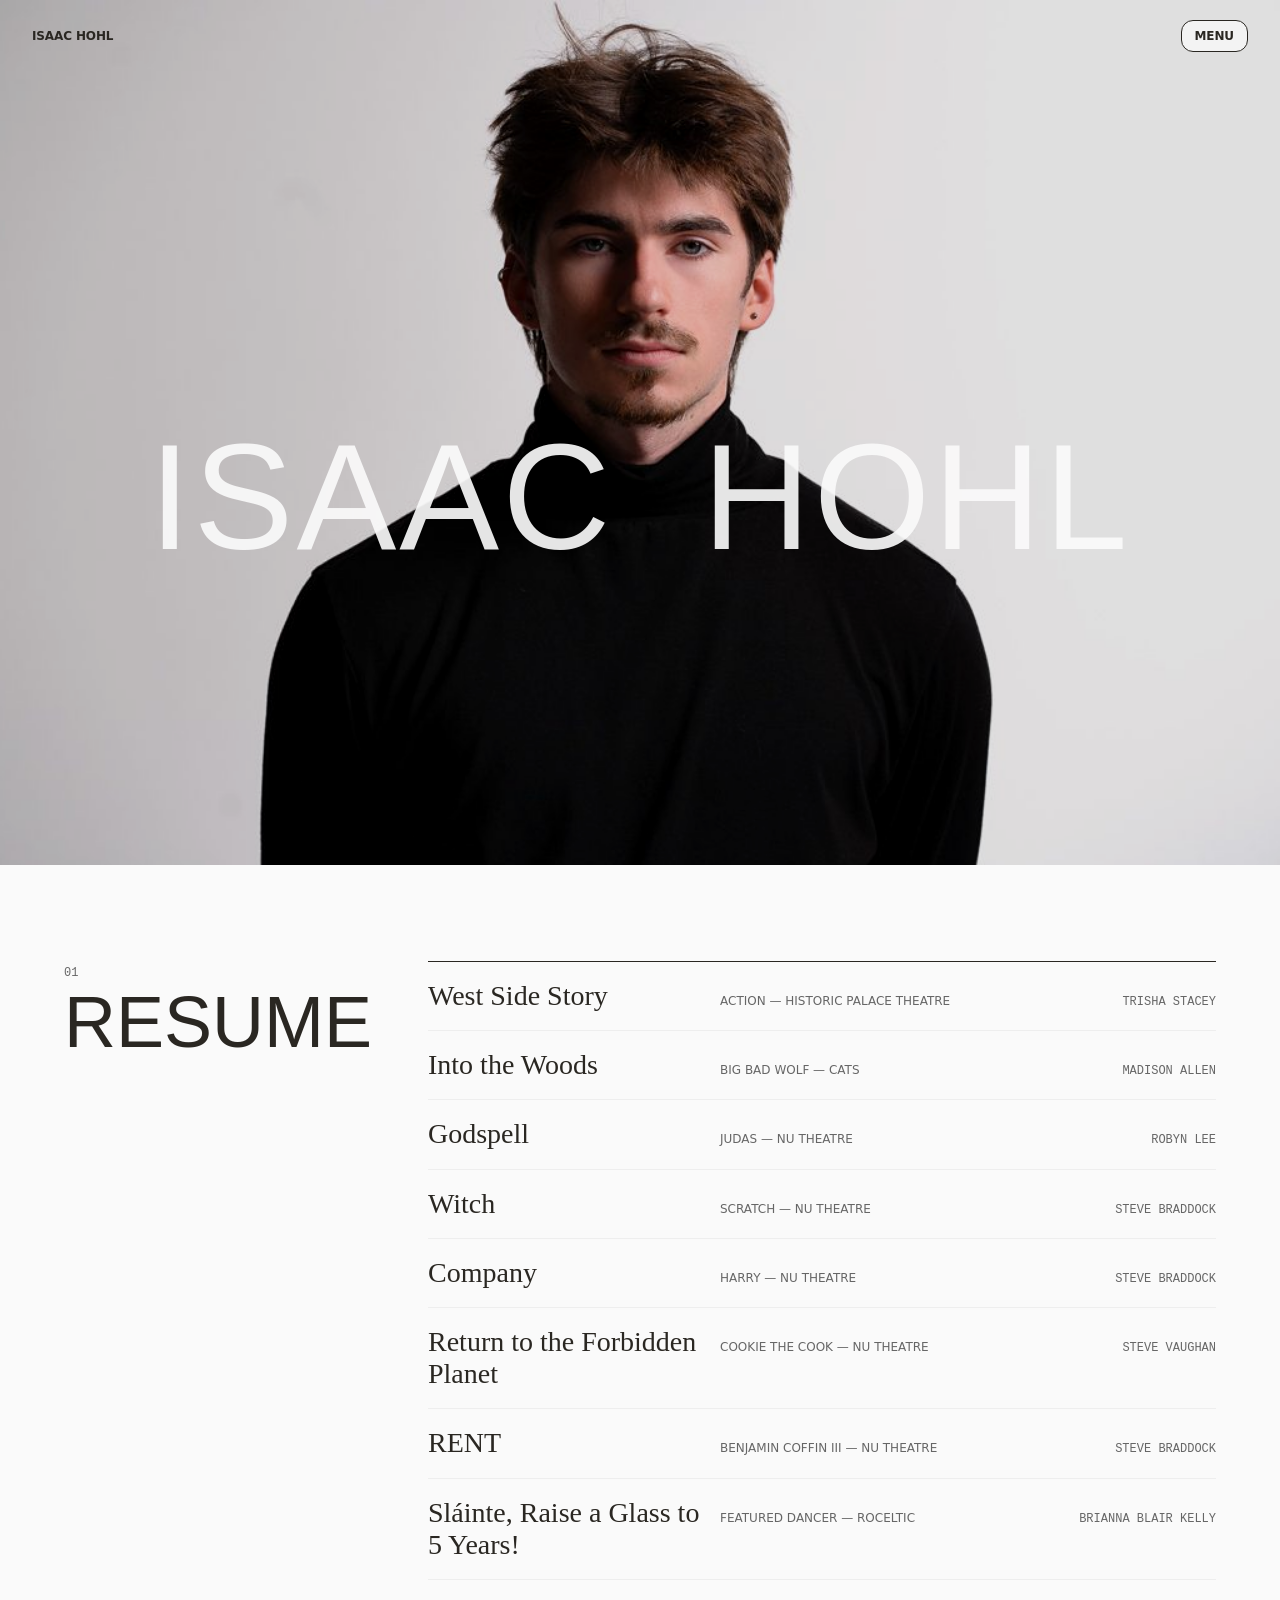
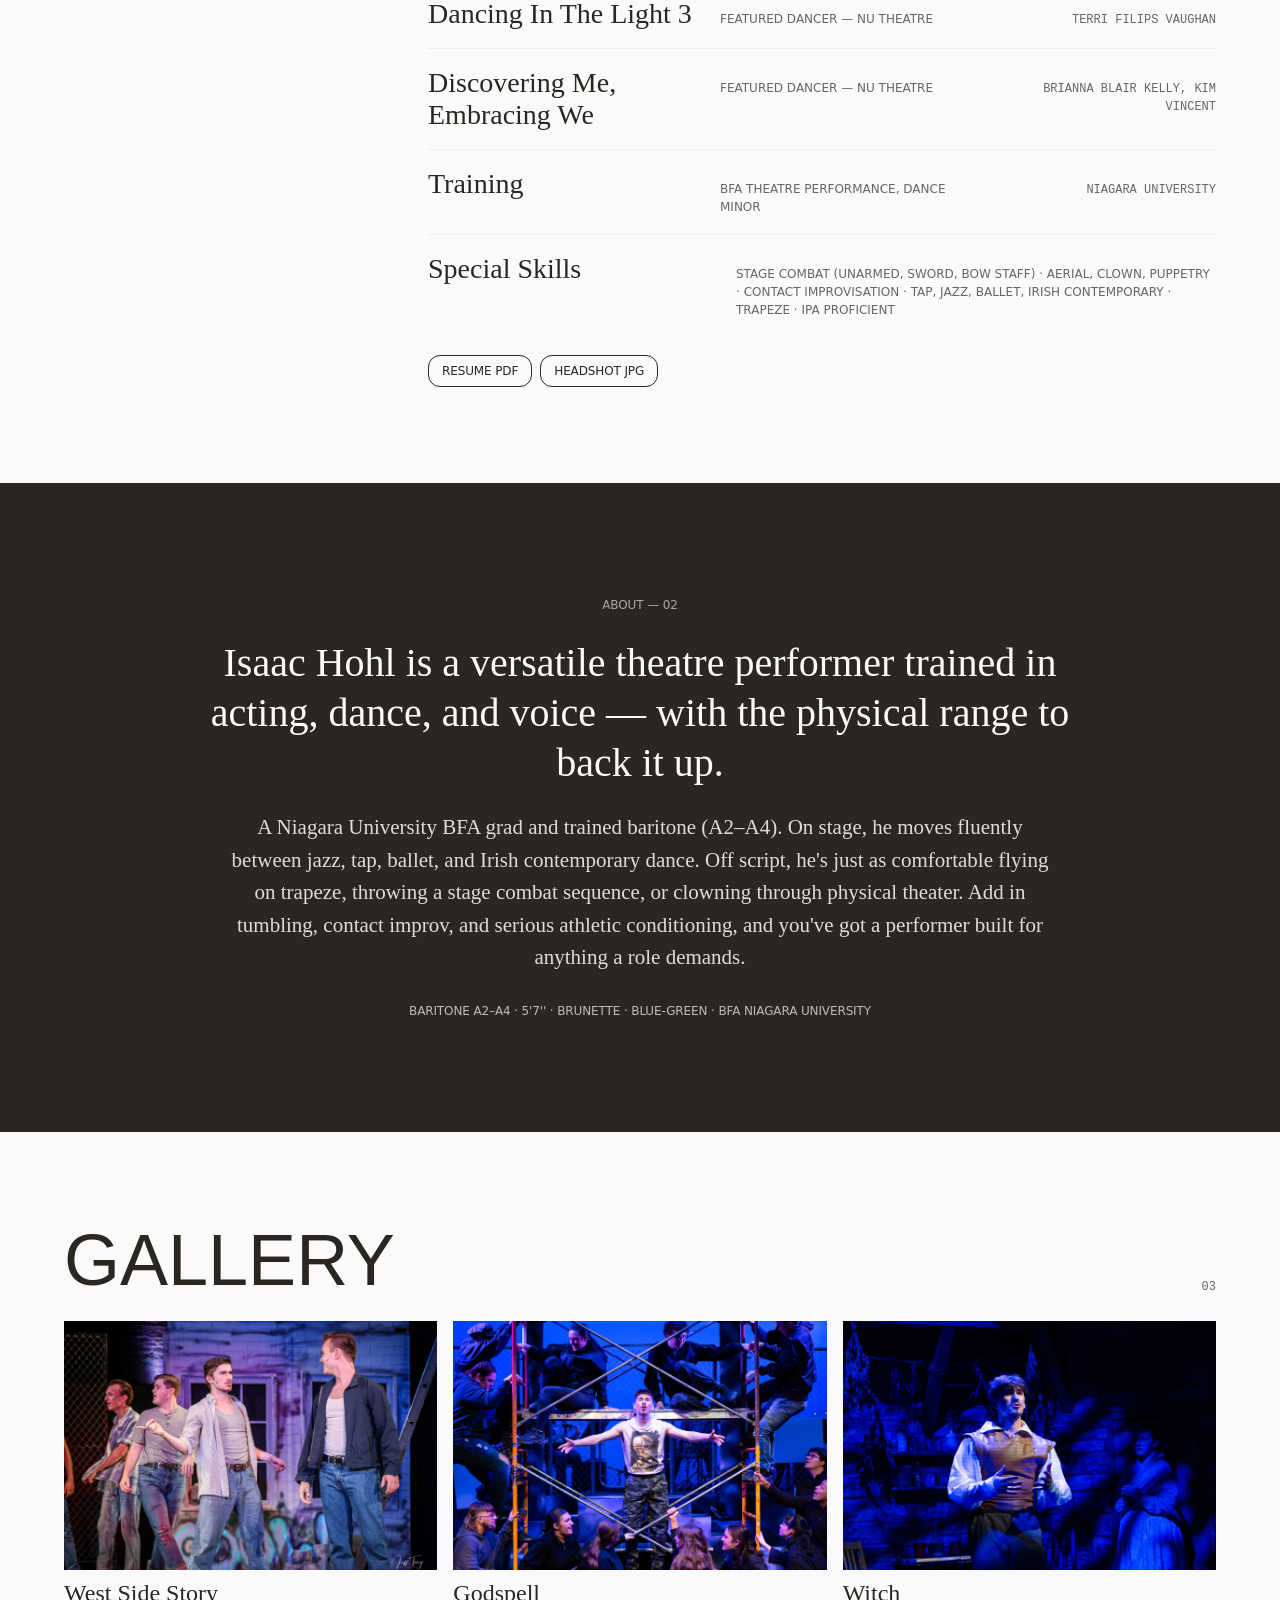
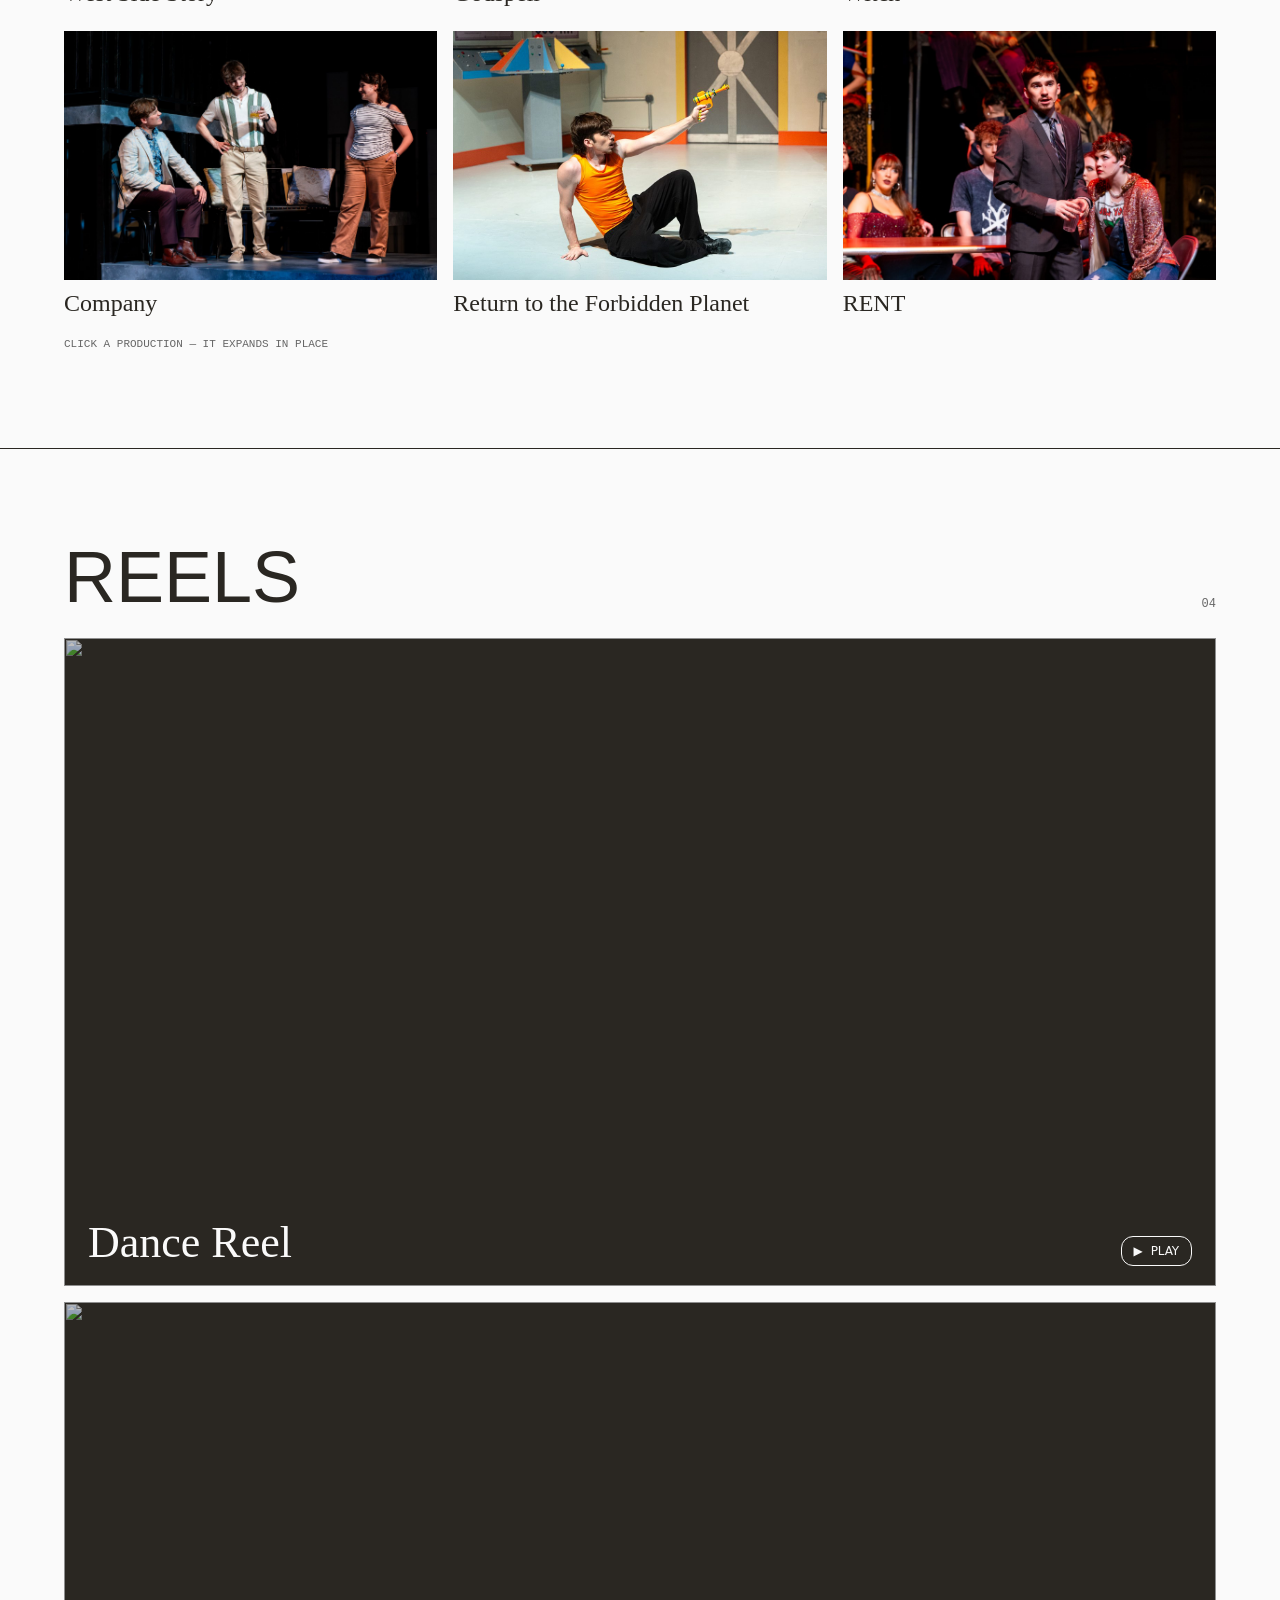
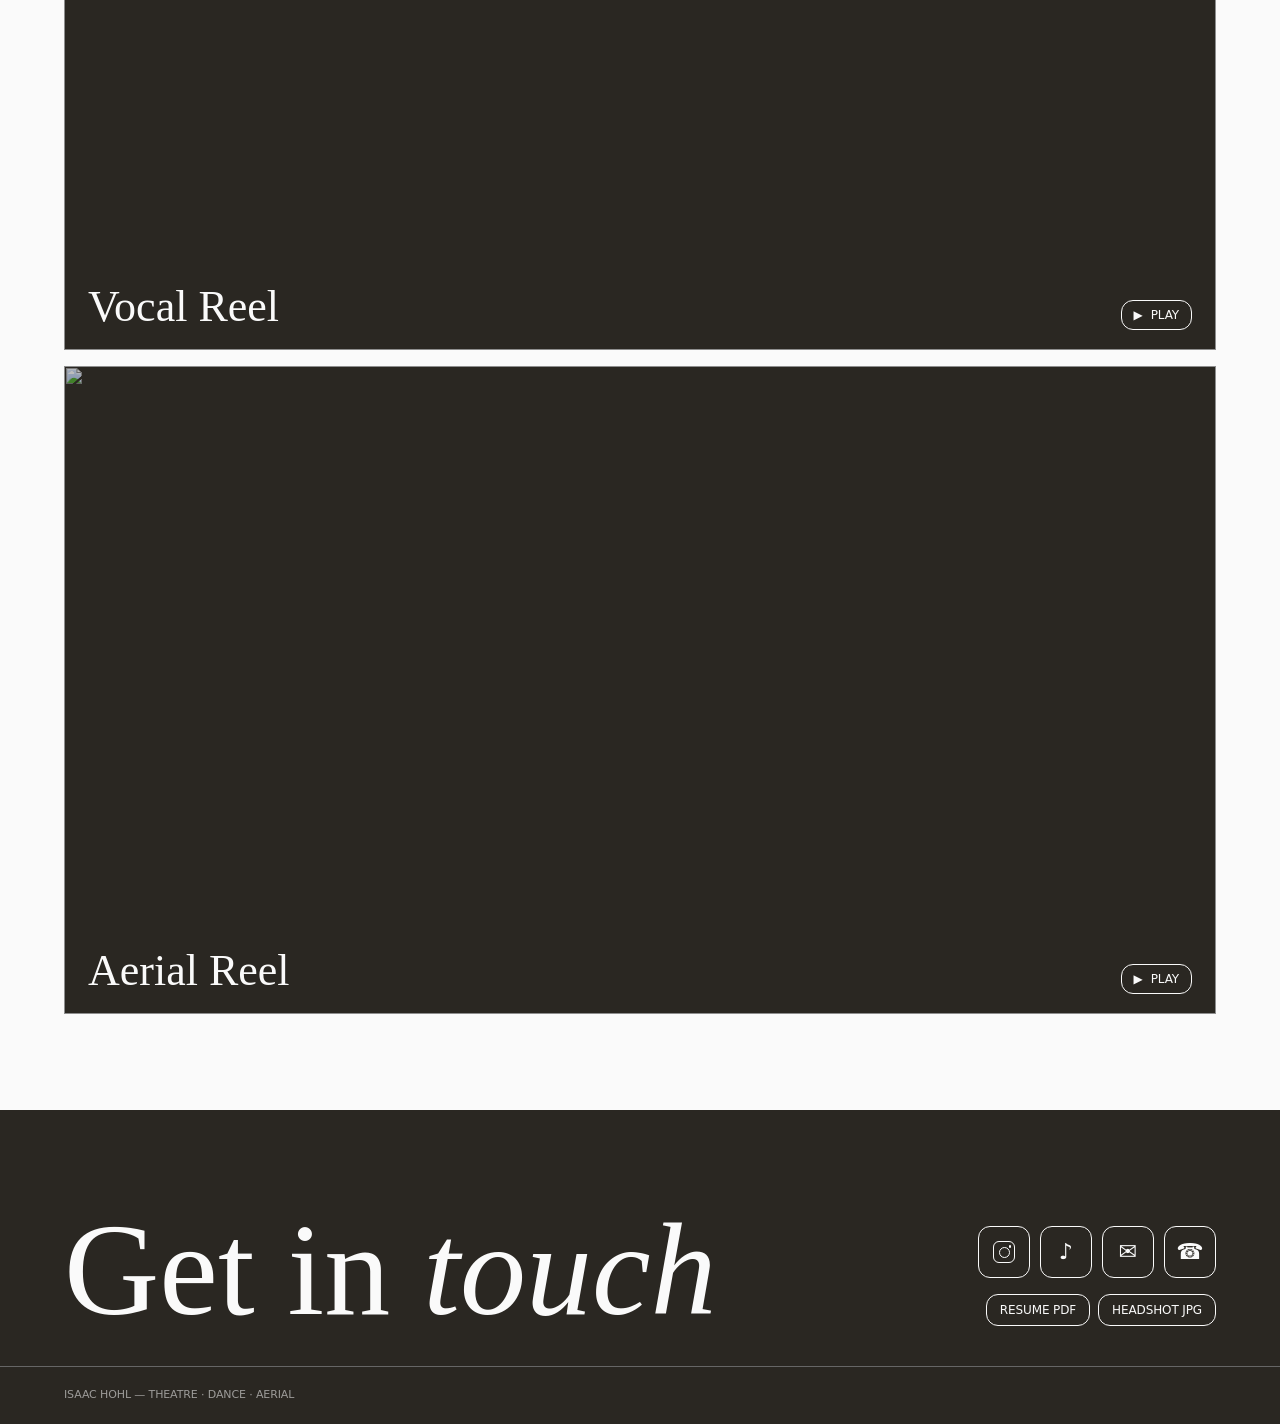
==== commit 39f06492: "Remove "available for booking" from the site Drops the phrase from the footer on all six pages and f" ====
--- a/index.html
+++ b/index.html
@@ -284,7 +284,7 @@
 </div>
 
 <footer class="foot">
-  <p>Isaac Hohl — theatre · dance · aerial — available for booking</p>
+  <p>Isaac Hohl — theatre · dance · aerial</p>
 </footer>
 
 <script src="assets/js/site.js"></script>
